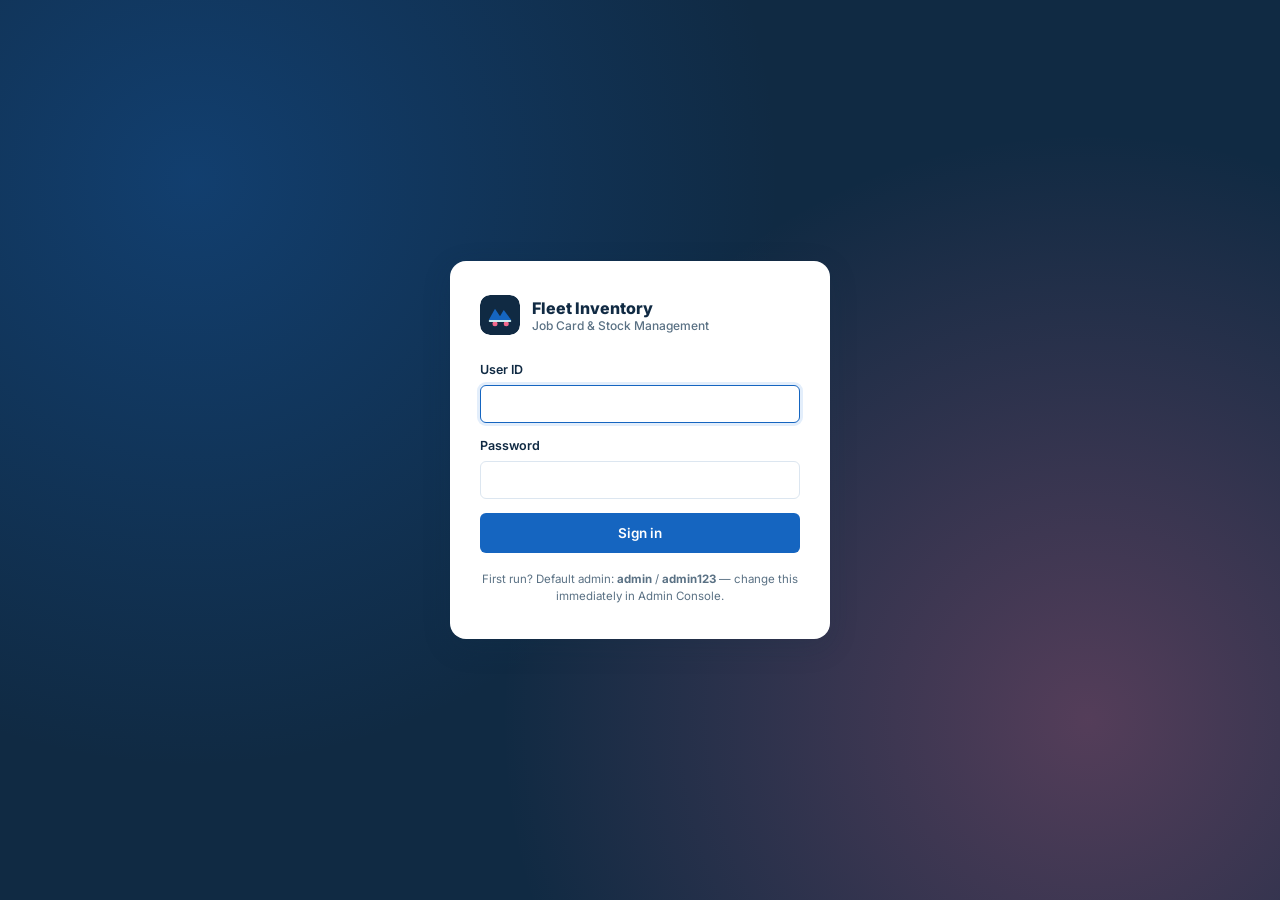
==== dashboard.html @ 10536df2 "Add files via upload" ====
<!DOCTYPE html>
<html lang="en">
<head>
<meta charset="UTF-8">
<meta name="viewport" content="width=device-width, initial-scale=1.0">
<title>Fleet Inventory & Job Card System</title>
<link rel="icon" href="assets/img/logo.svg">
<link rel="stylesheet" href="assets/css/style.css">
</head>
<body>
  <div class="app-shell">
    <aside class="sidebar">
      <div class="brand">
        <img src="assets/img/logo.svg" alt="Logo">
        <div class="brand-text">Fleet Inventory<small>Job Card System</small></div>
      </div>

      <nav id="navMount"><!-- built by dashboard.js based on role --></nav>

      <div class="sidebar-footer">
        <div class="who" id="whoName">—</div>
        <div id="whoRole">—</div>
        <a href="#" id="logoutLink" style="color:#F26A8D;">Sign out</a>
      </div>
    </aside>

    <div class="main">
      <div class="topbar">
        <h2 id="pageTitle">Dashboard</h2>
        <div class="flex gap-12">
          <span class="muted" id="clock" style="font-size:12.5px;"></span>
        </div>
      </div>
      <div class="content" id="contentMount">
        <!-- module content injected here -->
      </div>
    </div>
  </div>

  <script src="assets/js/api.js"></script>
  <script src="assets/js/combo.js"></script>
  <script src="assets/js/dashboard.js"></script>
  <script src="assets/js/module.productMaster.js"></script>
  <script>Dashboard.init();</script>
</body>
</html>
---- assets/css/style.css ----
/* ==========================================================================
   Fleet Inventory & Job Card System — Design Tokens & Core Styles
   Palette: navy #102A43 / blue #1565C0 / pink #F26A8D /
            bg #F4F7FB / cyan #CBEEF3
   ========================================================================== */

@import url('https://fonts.googleapis.com/css2?family=Inter:wght@400;500;600;700;800&family=JetBrains+Mono:wght@500;600&display=swap');

:root{
  --navy:        #102A43;
  --navy-soft:   #1E3A5F;
  --blue:        #1565C0;
  --blue-soft:   #E3EEFB;
  --pink:        #F26A8D;
  --pink-soft:   #FDE7ED;
  --bg:          #F4F7FB;
  --cyan:        #CBEEF3;
  --white:       #FFFFFF;
  --ink:         #102A43;
  --ink-muted:   #5A7184;
  --line:        #DCE6F0;
  --success:     #2E9E6D;
  --success-soft:#E4F6EE;
  --warn:        #C98A00;
  --warn-soft:   #FBF0DA;

  --font-ui:   'Inter', -apple-system, BlinkMacSystemFont, 'Segoe UI', sans-serif;
  --font-code: 'JetBrains Mono', 'SFMono-Regular', Consolas, monospace;

  --radius-sm: 6px;
  --radius-md: 10px;
  --radius-lg: 16px;

  --shadow-card: 0 1px 2px rgba(16,42,67,0.06), 0 4px 16px rgba(16,42,67,0.06);
  --shadow-pop:  0 8px 28px rgba(16,42,67,0.18);

  --sidebar-w: 248px;
}

*, *::before, *::after{ box-sizing: border-box; }
html, body{ height: 100%; }
body{
  margin: 0;
  font-family: var(--font-ui);
  background: var(--bg);
  color: var(--ink);
  font-size: 14px;
  line-height: 1.5;
  -webkit-font-smoothing: antialiased;
}
h1,h2,h3,h4{ margin: 0 0 4px; font-weight: 700; letter-spacing: -0.01em; }
h1{ font-size: 24px; }
h2{ font-size: 18px; }
h3{ font-size: 15px; }
p{ margin: 0 0 8px; color: var(--ink-muted); }
a{ color: var(--blue); text-decoration: none; }
a:hover{ text-decoration: underline; }
code, .code, .id-tag{ font-family: var(--font-code); }

button{ font-family: inherit; }
:focus-visible{
  outline: 2px solid var(--blue);
  outline-offset: 2px;
}
@media (prefers-reduced-motion: reduce){
  *{ animation: none !important; transition: none !important; }
}

/* ---------------------------- Buttons ---------------------------------- */
.btn{
  display: inline-flex; align-items: center; justify-content: center; gap: 8px;
  padding: 9px 16px;
  font-size: 13.5px; font-weight: 600;
  border-radius: var(--radius-sm);
  border: 1px solid transparent;
  cursor: pointer;
  transition: background 0.15s ease, border-color 0.15s ease, transform 0.05s ease;
  white-space: nowrap;
}
.btn:active{ transform: translateY(1px); }
.btn-primary{ background: var(--blue); color: var(--white); }
.btn-primary:hover{ background: #0F52A0; }
.btn-navy{ background: var(--navy); color: var(--white); }
.btn-navy:hover{ background: #0B1E30; }
.btn-outline{ background: var(--white); color: var(--navy); border-color: var(--line); }
.btn-outline:hover{ border-color: var(--blue); color: var(--blue); }
.btn-danger{ background: var(--white); color: var(--pink); border-color: var(--pink); }
.btn-danger:hover{ background: var(--pink-soft); }
.btn-final{ background: var(--pink); color: var(--white); }
.btn-final:hover{ background: #E14E76; }
.btn:disabled{ opacity: 0.45; cursor: not-allowed; }
.btn-sm{ padding: 6px 12px; font-size: 12.5px; }
.btn-icon{ padding: 8px; width: 34px; height: 34px; }

/* ---------------------------- Layout ------------------------------------ */
.app-shell{ display: flex; min-height: 100vh; }

.sidebar{
  width: var(--sidebar-w); flex-shrink: 0;
  background: var(--navy);
  color: var(--white);
  display: flex; flex-direction: column;
  padding: 20px 14px;
  position: sticky; top: 0; height: 100vh;
}
.sidebar .brand{
  display: flex; align-items: center; gap: 10px;
  padding: 6px 10px 22px;
  border-bottom: 1px solid rgba(255,255,255,0.1);
  margin-bottom: 18px;
}
.sidebar .brand img{ width: 32px; height: 32px; border-radius: 8px; }
.sidebar .brand-text{ font-weight: 800; font-size: 15px; line-height: 1.2; }
.sidebar .brand-text small{ display:block; font-weight: 500; font-size: 11px; color: #9FB4C7; }

.nav-group{ margin-bottom: 18px; }
.nav-label{
  font-size: 10.5px; text-transform: uppercase; letter-spacing: 0.06em;
  color: #6E8BA3; padding: 0 10px; margin-bottom: 6px; font-weight: 700;
}
.nav-item{
  display: flex; align-items: center; gap: 10px;
  padding: 9px 10px; border-radius: var(--radius-sm);
  color: #C7D6E5; font-weight: 500; font-size: 13.5px;
  cursor: pointer; margin-bottom: 2px;
}
.nav-item:hover{ background: rgba(255,255,255,0.06); color: var(--white); }
.nav-item.active{ background: var(--blue); color: var(--white); }
.nav-item .dot{ width: 6px; height: 6px; border-radius: 50%; background: currentColor; opacity: 0.55; }

.sidebar-footer{
  margin-top: auto; padding: 12px 10px;
  border-top: 1px solid rgba(255,255,255,0.1);
  font-size: 12.5px; color: #9FB4C7;
}
.sidebar-footer .who{ color: var(--white); font-weight: 600; margin-bottom: 2px; }

.main{ flex: 1; min-width: 0; display: flex; flex-direction: column; }
.topbar{
  height: 62px; flex-shrink: 0;
  background: var(--white); border-bottom: 1px solid var(--line);
  display: flex; align-items: center; justify-content: space-between;
  padding: 0 24px; position: sticky; top: 0; z-index: 10;
}
.content{ padding: 24px; flex: 1; }

/* ---------------------------- Cards -------------------------------------- */
.card{
  background: var(--white);
  border: 1px solid var(--line);
  border-radius: var(--radius-lg);
  box-shadow: var(--shadow-card);
  padding: 20px;
}
.card + .card{ margin-top: 16px; }
.card-header{
  display: flex; align-items: center; justify-content: space-between;
  margin-bottom: 14px;
}

/* ---------------------------- Forms -------------------------------------- */
.field{ margin-bottom: 14px; }
.field label{
  display: block; font-size: 12.5px; font-weight: 600;
  color: var(--navy); margin-bottom: 5px;
}
.field .hint{ font-size: 11.5px; color: var(--ink-muted); margin-top: 4px; }
input[type=text], input[type=password], input[type=number],
input[type=date], input[type=datetime-local], select, textarea{
  width: 100%; padding: 10px 12px;
  border: 1px solid var(--line); border-radius: var(--radius-sm);
  font-family: inherit; font-size: 13.5px; color: var(--ink);
  background: var(--white);
  transition: border-color 0.15s ease, box-shadow 0.15s ease;
}
input:focus, select:focus, textarea:focus{
  border-color: var(--blue); box-shadow: 0 0 0 3px var(--blue-soft); outline: none;
}
.form-row{ display: grid; grid-template-columns: repeat(auto-fit, minmax(200px,1fr)); gap: 14px; }

/* Searchable combo (product picker) */
.combo{ position: relative; }
.combo-input{ cursor: text; }
.combo-panel{
  position: absolute; z-index: 30; top: calc(100% + 4px); left: 0; right: 0;
  background: var(--white); border: 1px solid var(--line); border-radius: var(--radius-md);
  box-shadow: var(--shadow-pop); max-height: 280px; overflow-y: auto; display: none;
}
.combo-panel.open{ display: block; }
.combo-option{
  display: flex; align-items: center; gap: 10px;
  padding: 9px 12px; cursor: pointer; font-size: 13px;
}
.combo-option:hover, .combo-option.hi{ background: var(--cyan); }
.combo-option img{ width: 28px; height: 28px; border-radius: 6px; object-fit: cover; background: var(--bg); flex-shrink:0; }
.combo-option .code{ font-family: var(--font-code); font-size: 11.5px; color: var(--blue); font-weight: 600; }
.combo-empty{ padding: 14px; text-align: center; color: var(--ink-muted); font-size: 12.5px; }

/* ---------------------------- Tables -------------------------------------- */
.table-wrap{ overflow-x: auto; border: 1px solid var(--line); border-radius: var(--radius-md); }
table{ width: 100%; border-collapse: collapse; font-size: 13px; }
th{
  text-align: left; background: var(--bg); color: var(--navy);
  font-weight: 700; font-size: 11.5px; text-transform: uppercase; letter-spacing: 0.03em;
  padding: 10px 12px; border-bottom: 1px solid var(--line); white-space: nowrap;
}
td{ padding: 10px 12px; border-bottom: 1px solid var(--line); vertical-align: middle; }
tr:last-child td{ border-bottom: none; }
tr:hover td{ background: #FBFDFF; }

/* ---------------------------- Chips / Status -------------------------------- */
.chip{
  display: inline-flex; align-items: center; gap: 5px;
  padding: 3px 9px; border-radius: 999px; font-size: 11.5px; font-weight: 700;
}
.chip-open{ background: var(--blue-soft); color: var(--blue); }
.chip-pending{ background: var(--warn-soft); color: var(--warn); }
.chip-done{ background: var(--success-soft); color: var(--success); }
.chip-defect{ background: var(--pink-soft); color: var(--pink); }
.id-tag{
  font-size: 11.5px; font-weight: 600; color: var(--navy);
  background: var(--cyan); padding: 2px 8px; border-radius: 5px;
}

/* ---------------------------- Login -------------------------------------- */
.login-screen{
  min-height: 100vh; display: flex; align-items: center; justify-content: center;
  background:
    radial-gradient(circle at 15% 20%, rgba(21,101,192,0.35), transparent 45%),
    radial-gradient(circle at 85% 80%, rgba(242,106,141,0.30), transparent 45%),
    var(--navy);
  padding: 20px;
}
.login-card{
  width: 100%; max-width: 380px;
  background: var(--white); border-radius: var(--radius-lg);
  box-shadow: var(--shadow-pop); padding: 34px 30px;
}
.login-card .brand{ display:flex; align-items:center; gap:12px; margin-bottom: 26px; }
.login-card .brand img{ width: 40px; height: 40px; border-radius: 10px; }
.login-card .brand-text{ font-weight: 800; font-size: 16px; line-height:1.25; color: var(--navy); }
.login-card .brand-text small{ display:block; font-weight:500; color: var(--ink-muted); font-size: 12px; }
.login-error{
  background: var(--pink-soft); color: #B0234B; border: 1px solid #F6BFCE;
  padding: 9px 12px; border-radius: var(--radius-sm); font-size: 12.5px; margin-bottom: 14px; display:none;
}
.login-footer{ text-align:center; margin-top: 18px; font-size: 11.5px; color: var(--ink-muted); }

/* ---------------------------- Misc -------------------------------------- */
.muted{ color: var(--ink-muted); }
.flex{ display:flex; align-items:center; }
.flex-between{ display:flex; align-items:center; justify-content:space-between; }
.gap-8{ gap:8px; } .gap-12{ gap:12px; }
.empty-state{
  text-align:center; padding: 48px 20px; color: var(--ink-muted);
}
.empty-state h3{ color: var(--navy); margin-bottom: 6px; }
.toast{
  position: fixed; bottom: 22px; right: 22px; z-index: 100;
  background: var(--navy); color: var(--white);
  padding: 12px 18px; border-radius: var(--radius-md); box-shadow: var(--shadow-pop);
  font-size: 13px; font-weight: 500; max-width: 320px;
  display: flex; align-items: center; gap: 10px;
}
.toast.error{ background: var(--pink); }
.toast.success{ background: var(--success); }

.avatar{
  width: 32px; height: 32px; border-radius: 50%;
  background: var(--blue); color: var(--white);
  display:flex; align-items:center; justify-content:center;
  font-weight: 700; font-size: 12.5px; flex-shrink:0;
}
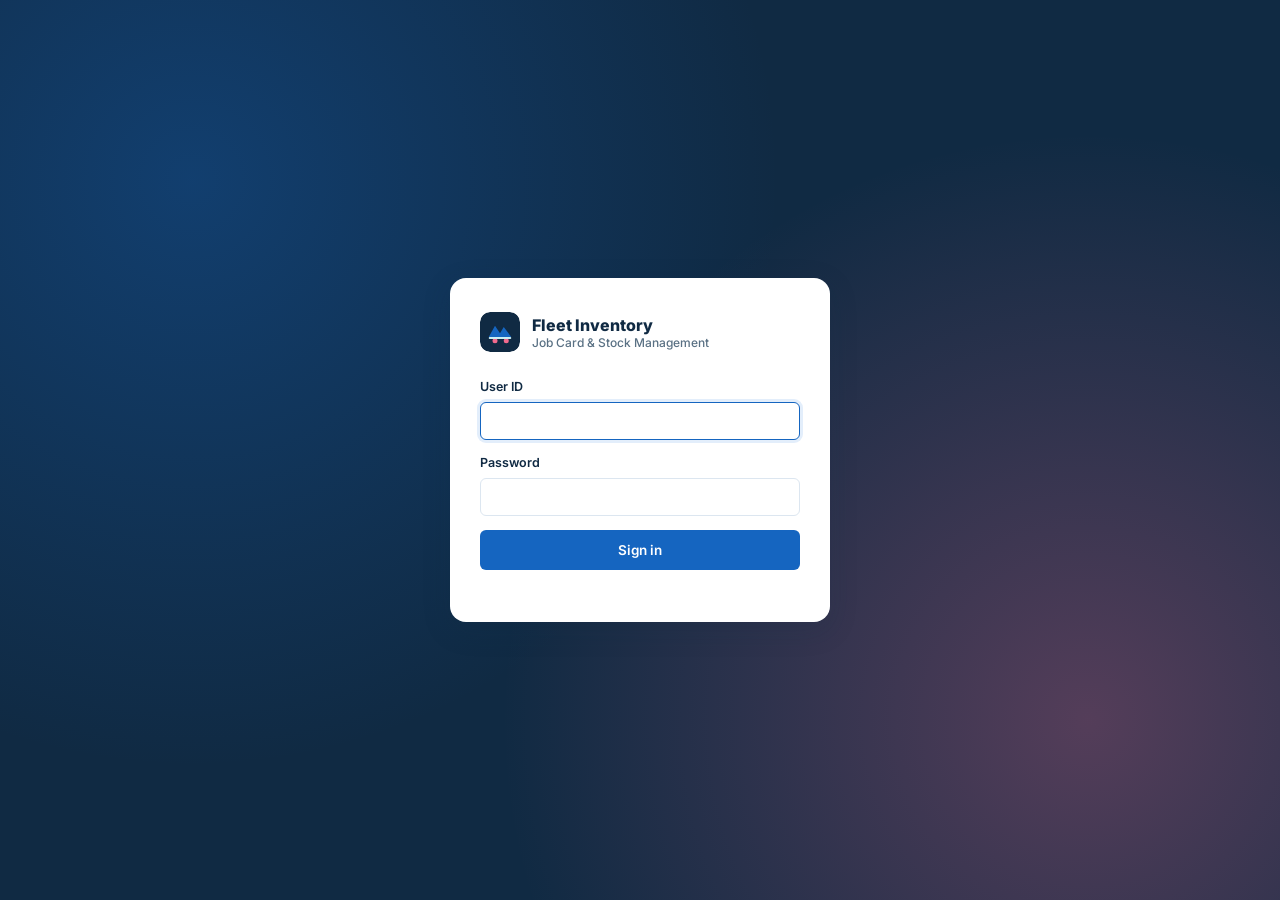
==== commit 7e0e26f1: "Add files via upload" ====
--- a/dashboard.html
+++ b/dashboard.html
@@ -3,16 +3,16 @@
 <head>
 <meta charset="UTF-8">
 <meta name="viewport" content="width=device-width, initial-scale=1.0">
-<title>Fleet Inventory & Job Card System</title>
-<link rel="icon" href="assets/img/logo.svg">
+<title>SUS Fleet Inventory & Job Card System</title>
+<link rel="icon" href="assets/img/Logo.png">
 <link rel="stylesheet" href="assets/css/style.css">
 </head>
 <body>
   <div class="app-shell">
     <aside class="sidebar">
       <div class="brand">
-        <img src="assets/img/logo.svg" alt="Logo">
-        <div class="brand-text">Fleet Inventory<small>Job Card System</small></div>
+        <img src="assets/img/Logo.png" alt="Logo">
+        <div class="brand-text">SUS Fleet Inventory<small>Job Card System</small></div>
       </div>
 
       <nav id="navMount"><!-- built by dashboard.js based on role --></nav>
@@ -39,8 +39,16 @@
 
   <script src="assets/js/api.js"></script>
   <script src="assets/js/combo.js"></script>
+  <script src="assets/js/imagePicker.js"></script>
+  <script src="assets/js/multiImagePicker.js"></script>
+  <script src="assets/js/modal.js"></script>
+  <script src="assets/js/productBrowser.js"></script>
   <script src="assets/js/dashboard.js"></script>
   <script src="assets/js/module.productMaster.js"></script>
+  <script src="assets/js/module.mrf.js"></script>
+  <script src="assets/js/module.issue.js"></script>
+  <script src="assets/js/module.myInventory.js"></script>
+  <script src="assets/js/module.jobcard.js"></script>
   <script>Dashboard.init();</script>
 </body>
 </html>
--- a/assets/css/style.css
+++ b/assets/css/style.css
@@ -196,6 +196,98 @@
 .combo-option .code{ font-family: var(--font-code); font-size: 11.5px; color: var(--blue); font-weight: 600; }
 .combo-empty{ padding: 14px; text-align: center; color: var(--ink-muted); font-size: 12.5px; }
 
+/* ---------------------------- Modal -------------------------------------- */
+.modal-overlay{
+  position: fixed; inset: 0; background: rgba(16,42,67,0.55);
+  display: flex; align-items: center; justify-content: center;
+  z-index: 200; padding: 20px;
+}
+.modal-card{
+  background: var(--white); border-radius: var(--radius-lg);
+  box-shadow: var(--shadow-pop); width: 100%; max-width: 560px;
+  max-height: 88vh; overflow-y: auto; padding: 24px;
+}
+.modal-card .modal-header{ display:flex; align-items:flex-start; justify-content:space-between; margin-bottom: 16px; }
+.modal-card .modal-close{
+  background: var(--bg); border: none; width: 30px; height: 30px; border-radius: 50%;
+  color: var(--ink-muted); font-size: 16px; cursor: pointer; flex-shrink: 0;
+}
+.modal-card .modal-close:hover{ background: var(--pink-soft); color: var(--pink); }
+.modal-images{ display:flex; gap: 10px; margin-bottom: 18px; }
+.modal-images img{
+  width: 90px; height: 90px; object-fit: cover; border-radius: var(--radius-md);
+  background: var(--bg); border: 1px solid var(--line);
+}
+.detail-grid{ display: grid; grid-template-columns: 1fr 1fr; gap: 12px 20px; }
+.detail-item .k{ font-size: 11px; text-transform: uppercase; letter-spacing: 0.04em; color: var(--ink-muted); font-weight: 700; margin-bottom: 2px; }
+.detail-item .v{ font-size: 14px; color: var(--ink); font-weight: 500; }
+
+/* ---------------------------- Image picker --------------------------------- */
+.img-slot-preview{
+  width: 100%; height: 120px; border-radius: var(--radius-md);
+  background: var(--bg) center/cover no-repeat; border: 1px dashed var(--line);
+  display: flex; align-items: center; justify-content: center;
+  color: var(--ink-muted); font-size: 12px;
+}
+
+/* ---------------------------- Kanban board (Job Card) ------------------------ */
+.kanban-board{ display:grid; grid-template-columns: 1fr 1fr; gap:20px; align-items:start; }
+@media (max-width: 800px){ .kanban-board{ grid-template-columns: 1fr; } }
+.kanban-column{ background: var(--bg); border-radius: var(--radius-lg); padding: 14px; min-height: 120px; }
+.kanban-column-header{
+  display:flex; align-items:center; justify-content:space-between;
+  font-weight:700; color: var(--navy); font-size:13.5px; margin-bottom: 12px; padding: 0 4px;
+}
+.kanban-card{
+  background: var(--white); border: 1px solid var(--line); border-radius: var(--radius-md);
+  padding: 12px 14px; margin-bottom: 10px; cursor: pointer; transition: border-color .15s, box-shadow .15s;
+}
+.kanban-card:hover{ border-color: var(--blue); box-shadow: var(--shadow-card); }
+.kanban-card .veh{ font-weight:700; color: var(--navy); font-size:14px; }
+.kanban-card .meta{ font-size:11.5px; color: var(--ink-muted); margin-top:3px; }
+.employee-row{ display:grid; grid-template-columns: 1.4fr 1fr 1fr auto; gap:8px; align-items:end; margin-bottom:8px; }
+.employee-row input{ padding:8px 10px; }
+
+/* ---------------------------- Product browser grid -------------------------- */
+.browser-toolbar{ display:flex; gap:10px; margin-bottom:14px; flex-wrap:wrap; }
+.browser-toolbar input, .browser-toolbar select{ width:auto; min-width:160px; }
+.product-grid{
+  display: grid; grid-template-columns: repeat(auto-fill, minmax(190px, 1fr));
+  gap: 14px; max-height: 55vh; overflow-y: auto; padding: 2px;
+}
+.product-card{
+  border: 1px solid var(--line); border-radius: var(--radius-md);
+  overflow: hidden; background: var(--white); display:flex; flex-direction:column;
+}
+.product-card .thumb{
+  width:100%; height:110px; background: var(--bg) center/cover no-repeat;
+  display:flex; align-items:center; justify-content:center; color:var(--ink-muted); font-size:11px;
+}
+.product-card .body{ padding: 10px; display:flex; flex-direction:column; gap:4px; flex:1; }
+.product-card .name{ font-size:13px; font-weight:600; color:var(--ink); line-height:1.3; }
+.product-card .meta{ font-size:11px; color: var(--ink-muted); }
+.product-card .rate{ font-size:14px; font-weight:800; color: var(--navy); margin-top:2px; }
+.product-card .add-row{ display:flex; gap:6px; margin-top:8px; }
+.product-card .add-row input{ width:52px; padding:6px 8px; text-align:center; }
+.product-card .add-row button{ flex:1; }
+.product-card.in-cart{ border-color: var(--blue); box-shadow: 0 0 0 2px var(--blue-soft); }
+.cart-strip{
+  display:flex; align-items:center; justify-content:space-between;
+  background: var(--cyan); border-radius: var(--radius-md); padding: 10px 14px; margin-top: 14px;
+  font-size: 13px; font-weight:600; color: var(--navy);
+}
+
+/* ---------------------------- Sort / filter bar ----------------------------- */
+.filter-bar{
+  display: flex; flex-wrap: wrap; gap: 10px; align-items: center;
+  margin-bottom: 14px;
+}
+.filter-bar select, .filter-bar input[type=text]{ width: auto; min-width: 150px; padding: 8px 10px; }
+th.sortable{ cursor: pointer; user-select: none; }
+th.sortable:hover{ color: var(--blue); }
+th.sortable .arrow{ opacity: 0.5; margin-left: 3px; font-size: 10px; }
+th.sortable.sort-active .arrow{ opacity: 1; color: var(--blue); }
+
 /* ---------------------------- Tables -------------------------------------- */
 .table-wrap{ overflow-x: auto; border: 1px solid var(--line); border-radius: var(--radius-md); }
 table{ width: 100%; border-collapse: collapse; font-size: 13px; }
